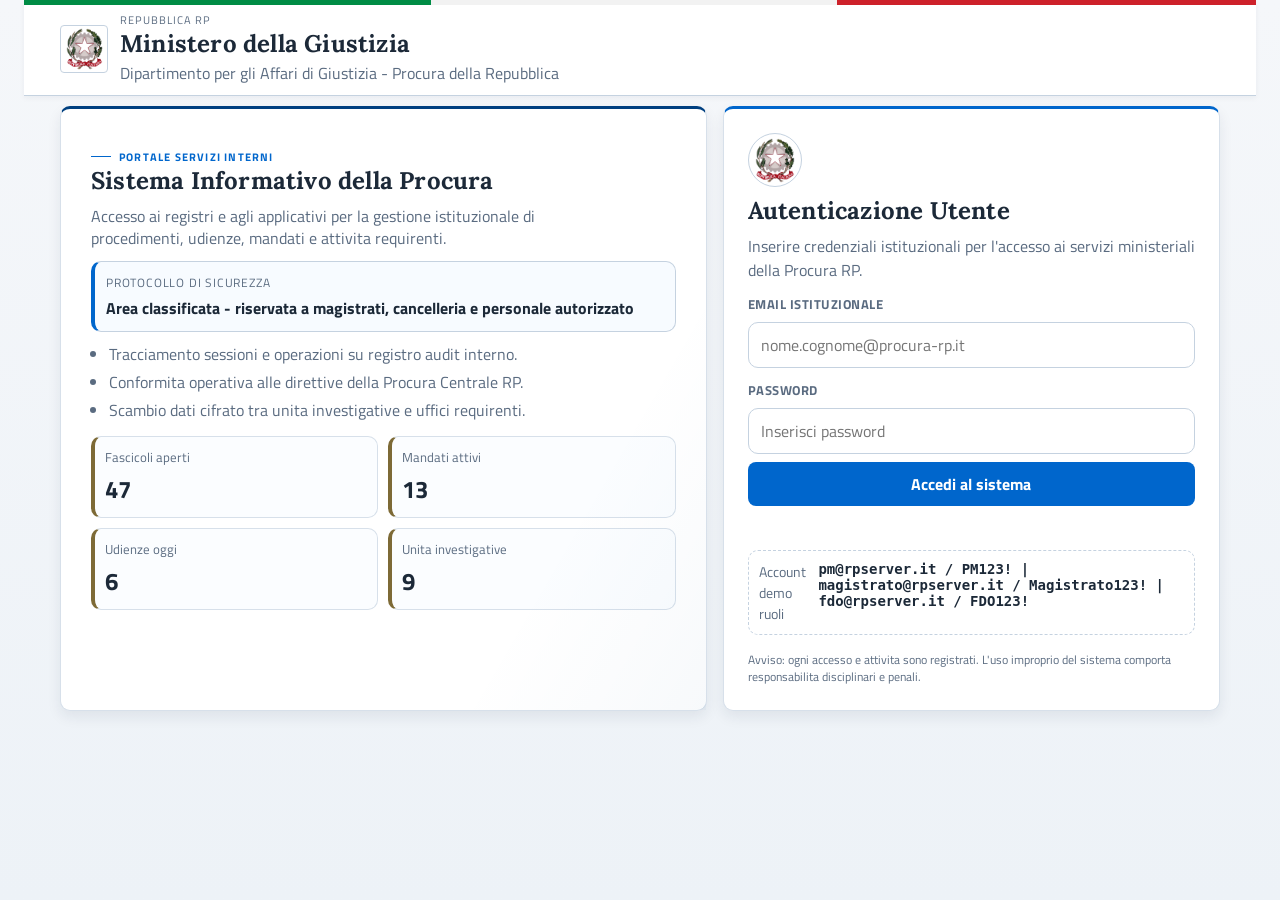
==== dashboard.html @ 19356b49 "v1" ====
﻿<!DOCTYPE html>
<html lang="it">
<head>
  <meta charset="UTF-8">
  <meta name="viewport" content="width=device-width, initial-scale=1.0">
  <title>Procura RP | Dashboard Operativa</title>
  <link rel="stylesheet" href="css/style.css">
</head>
<body class="dashboard-page" data-page="dashboard">
  <div class="dashboard-shell">
    <aside class="sidebar">
      <div class="sidebar-head">
        <div class="crest">PR</div>
        <div>
          <h2>Procura RP</h2>
          <p>Centro fascicoli</p>
        </div>
      </div>

      <nav>
        <ul>
          <li><a href="dashboard.html" data-nav="dashboard">Dashboard</a></li>
          <li><a href="fascicoli.html" data-nav="fascicoli">Fascicoli</a></li>
          <li><a href="mandati.html" data-nav="mandati">Mandati</a></li>
          <li><a href="sentenze.html" data-nav="sentenze">Sentenze</a></li>
          <li><a href="udienze.html" data-nav="udienze">Udienze</a></li>
          <li><a href="persone.html" data-nav="persone">Anagrafe giudiziaria</a></li>
          <li><a href="reparti.html" data-nav="reparti">Reparti investigativi</a></li>
        </ul>
      </nav>

      <button class="logout-btn" type="button" onclick="logout()">Disconnetti</button>
    </aside>

    <main class="main">
      <header class="topbar">
        <div>
          <p class="eyebrow">Cruscotto operativo</p>
          <h1>Procura della Repubblica RP</h1>
          <p class="topbar-meta">Ultimo aggiornamento <span id="last-update">-</span></p>
        </div>
        <div class="topbar-actions">
          <input id="quick-search" type="search" placeholder="Cerca fascicolo, PM o reato...">
          <button class="ghost-btn" type="button" id="refresh-btn">Aggiorna</button>
        </div>
      </header>

      <section class="kpi-grid" id="kpi-grid"></section>

      <section class="layout-grid">
        <article class="panel panel-large">
          <div class="panel-head">
            <h2>Registro fascicoli</h2>
            <select id="case-filter" aria-label="Filtra fascicoli">
              <option value="all">Tutti gli stati</option>
              <option value="open">Aperto</option>
              <option value="inquiry">Indagine</option>
              <option value="urgent">Urgente</option>
              <option value="closed">Chiuso</option>
            </select>
          </div>

          <table>
            <thead>
              <tr>
                <th>ID</th>
                <th>Reato principale</th>
                <th>Stato</th>
                <th>PM assegnato</th>
                <th>Priorita</th>
              </tr>
            </thead>
            <tbody id="cases-body"></tbody>
          </table>
          <a class="inline-link" href="fascicoli.html">Gestisci tutti i fascicoli</a>
        </article>

        <article class="panel">
          <h2>Sintesi operativa</h2>
          <ul class="timeline" id="dashboard-summary"></ul>
        </article>

        <article class="panel">
          <h2>Attivita recenti</h2>
          <ul class="activity-list" id="activity-list"></ul>
        </article>

        <article class="panel">
          <h2>Documenti prioritari</h2>
          <div class="doc-item">
            <p>Richiesta proroga intercettazioni</p>
            <span>Scadenza: oggi 19:00</span>
          </div>
          <div class="doc-item">
            <p>Memoria difensiva proc. #897</p>
            <span>Scadenza: domani 10:00</span>
          </div>
          <div class="doc-item">
            <p>Verbale perquisizione unita nord</p>
            <span>Scadenza: 16/02 ore 12:00</span>
          </div>
        </article>

        <article class="panel panel-wide">
          <h2>Accesso rapido gestione</h2>
          <div class="unit-grid">
            <div><p>Archivio fascicoli</p><strong><a class="inline-link" href="fascicoli.html">Apri gestione</a></strong></div>
            <div><p>Archivio mandati</p><strong><a class="inline-link" href="mandati.html">Apri gestione</a></strong></div>
            <div><p>Registro sentenze</p><strong><a class="inline-link" href="sentenze.html">Apri gestione</a></strong></div>
            <div><p>Reparti investigativi</p><strong><a class="inline-link" href="reparti.html">Apri gestione</a></strong></div>
          </div>
        </article>
      </section>
    </main>
  </div>

  <script src="js/app.js"></script>
</body>
</html>
---- css/style.css ----
﻿@import url("https://fonts.googleapis.com/css2?family=Lora:wght@500;700&family=Titillium+Web:wght@400;600;700&display=swap");

:root {
  --bg: #f5f7fa;
  --bg-deep: #edf2f7;
  --surface: #ffffff;
  --surface-soft: #f7f9fc;
  --ink: #1c2938;
  --ink-soft: #5a6b80;
  --line: #d7e0ea;
  --line-strong: #c5d2e0;
  --nav: #004080;
  --nav-soft: #0066cc;
  --gold: #7d6a36;
  --gold-soft: #9d8850;
  --ok: #2f7d47;
  --warn: #a65a1f;
  --danger: #8b2d2d;
  --info: #285f99;
  --violet: #5a4e8f;
  --shadow: 0 6px 14px rgba(22, 43, 68, 0.08);
  --radius: 10px;
}

* {
  box-sizing: border-box;
}

body {
  margin: 0;
  font-family: "Titillium Web", sans-serif;
  color: var(--ink);
  background: linear-gradient(180deg, var(--bg) 0%, var(--bg-deep) 100%);
}

h1,
h2,
h3 {
  margin: 0;
  font-family: "Lora", serif;
  letter-spacing: 0.2px;
}

p {
  margin: 0;
}

input,
select,
button {
  font: inherit;
}

input,
select {
  width: 100%;
  border: 1px solid var(--line-strong);
  border-radius: 10px;
  padding: 10px 12px;
  background: #fff;
  color: var(--ink);
}

input:focus,
select:focus {
  outline: 2px solid rgba(0, 75, 141, 0.2);
  border-color: var(--nav-soft);
}

button {
  border: 0;
  border-radius: 8px;
  background: var(--nav-soft);
  color: #fff;
  padding: 10px 15px;
  font-weight: 700;
  cursor: pointer;
}

button:hover {
  filter: brightness(0.98);
}

label {
  margin-top: 4px;
  font-weight: 700;
  font-size: 13px;
  text-transform: uppercase;
  letter-spacing: 0.5px;
  color: var(--ink-soft);
}

.eyebrow {
  display: inline-flex;
  align-items: center;
  gap: 8px;
  font-size: 11px;
  text-transform: uppercase;
  letter-spacing: 1.2px;
  color: var(--nav-soft);
  font-weight: 700;
}

.eyebrow::before {
  content: "";
  width: 20px;
  height: 1px;
  background: currentColor;
}

.login-page,
.logout-page {
  min-height: 100vh;
  padding: 0 24px 24px;
}

.ministerial-header {
  position: relative;
  background: #fff;
  border-bottom: 1px solid var(--line-strong);
  box-shadow: 0 2px 6px rgba(17, 36, 60, 0.05);
}

.ministerial-header::before {
  content: "";
  position: absolute;
  top: 0;
  left: 0;
  right: 0;
  height: 5px;
  background: linear-gradient(90deg, #008c45 0 33%, #f2f2f2 33% 66%, #cd212a 66% 100%);
}

.ministerial-inner {
  width: min(1160px, 100%);
  margin: 0 auto;
  padding: 12px 0 10px;
  display: flex;
  align-items: center;
  gap: 12px;
}

.ministerial-mark {
  width: 48px;
  height: 48px;
  border-radius: 4px;
  display: inline-grid;
  place-items: center;
  background: #fff url("../download.png") center center / 80% auto no-repeat;
  color: transparent;
  font-family: "Lora", serif;
  font-weight: 700;
  border: 1px solid var(--line-strong);
}

.ministerial-kicker {
  font-size: 11px;
  letter-spacing: 1px;
  text-transform: uppercase;
  color: var(--ink-soft);
}

.ministerial-subtitle {
  margin-top: 2px;
  color: var(--ink-soft);
}

.login-shell {
  width: min(1160px, 100%);
  margin: 10px auto 0;
  display: grid;
  grid-template-columns: 1.3fr 1fr;
  gap: 16px;
}

.login-brand-panel,
.login-card,
.logout-card {
  border-radius: var(--radius);
  background: var(--surface);
  border: 1px solid var(--line);
  box-shadow: var(--shadow);
}

.login-brand-panel {
  padding: 30px;
  position: relative;
  border-top: 3px solid var(--nav);
}

.login-brand-panel::after {
  content: "";
  position: absolute;
  inset: 0;
  background: linear-gradient(120deg, transparent 0 75%, rgba(0, 75, 141, 0.03) 100%);
  pointer-events: none;
}

.lead {
  margin-top: 9px;
  max-width: 58ch;
  color: var(--ink-soft);
  line-height: 1.4;
}

.protocol-banner {
  margin-top: 12px;
  border: 1px solid var(--line-strong);
  border-left: 4px solid var(--nav-soft);
  border-radius: 10px;
  padding: 11px;
  background: #f7fbff;
}

.protocol-banner p {
  font-size: 12px;
  text-transform: uppercase;
  letter-spacing: 0.8px;
  color: var(--ink-soft);
}

.protocol-banner strong {
  display: block;
  margin-top: 4px;
}

.protocol-list {
  margin: 10px 0 0;
  padding-left: 18px;
  color: var(--ink-soft);
  display: grid;
  gap: 4px;
}

.status-grid {
  margin-top: 14px;
  display: grid;
  grid-template-columns: repeat(2, minmax(0, 1fr));
  gap: 10px;
}

.status-grid article {
  border: 1px solid var(--line);
  border-left: 4px solid var(--gold);
  border-radius: 10px;
  padding: 10px;
  background: #fbfdff;
}

.status-label {
  display: block;
  color: var(--ink-soft);
  font-size: 13px;
}

.status-grid strong {
  display: block;
  margin-top: 4px;
  font-size: 24px;
}

.login-card {
  padding: 24px;
  display: flex;
  flex-direction: column;
  gap: 8px;
  border-top: 3px solid var(--nav-soft);
}

.crest {
  width: 54px;
  height: 54px;
  border-radius: 50%;
  display: inline-grid;
  place-items: center;
  background: #fff url("../download.png") center center / 76% auto no-repeat;
  color: transparent;
  font-family: "Lora", serif;
  font-size: 20px;
  border: 1px solid var(--line-strong);
}

.login-card > p {
  color: var(--ink-soft);
}

.error {
  min-height: 20px;
  color: var(--danger);
  font-weight: 700;
}

.success-message {
  min-height: 18px;
  margin-top: 10px;
  color: var(--ok);
  font-weight: 700;
}

.credentials-note {
  margin-top: 8px;
  border: 1px dashed var(--line-strong);
  border-radius: 10px;
  padding: 10px;
  display: flex;
  justify-content: space-between;
  gap: 8px;
  color: var(--ink-soft);
  font-size: 14px;
}

.credentials-note code {
  color: var(--ink);
  font-weight: 700;
  white-space: normal;
  word-break: break-word;
}

.login-legal {
  margin-top: 8px;
  font-size: 12px;
  color: var(--ink-soft);
  line-height: 1.45;
}

.logout-page {
  display: grid;
  place-items: center;
}

.logout-card {
  width: min(560px, 100%);
  padding: 32px;
  text-align: center;
  border-top: 4px solid var(--nav);
}

.logout-card p {
  margin-top: 10px;
  color: var(--ink-soft);
}

.logout-actions {
  margin-top: 18px;
  display: flex;
  gap: 10px;
  justify-content: center;
}

.secondary-btn {
  background: linear-gradient(145deg, #596d84, #445b74);
}

.dashboard-page {
  min-height: 100vh;
  color: #0059b3;
}

.dashboard-page::before {
  content: "";
  position: fixed;
  top: 0;
  left: 0;
  right: 0;
  height: 4px;
  z-index: 35;
  background: linear-gradient(90deg, #008c45 0 33%, #f2f2f2 33% 66%, #cd212a 66% 100%);
}

.institutional-header {
  border-bottom: 1px solid #c4d3e2;
  background: #fff;
}

.gov-topline {
  background: #0059b3;
  color: #fff;
  font-weight: 700;
  font-size: 14px;
  padding: 8px 22px;
}

.gov-mainline {
  background: #0066cc;
  color: #fff;
}

.gov-mainline-inner {
  display: flex;
  justify-content: space-between;
  align-items: center;
  gap: 16px;
  padding: 14px 22px;
}

.gov-brand {
  display: flex;
  align-items: center;
  gap: 12px;
}

.gov-brand h2 {
  font-family: "Titillium Web", sans-serif;
  font-size: 38px;
  font-weight: 700;
  letter-spacing: 0;
  color: #fff;
}

.gov-search input {
  min-width: 280px;
  border: 0;
}

.gov-navline {
  background: #003b79;
  color: #fff;
  display: flex;
  gap: 10px;
  padding: 10px 22px;
  font-weight: 600;
}

.dashboard-shell {
  display: grid;
  grid-template-columns: 290px 1fr;
  min-height: 100vh;
}

.sidebar {
  background: linear-gradient(180deg, var(--nav) 0%, #00376d 100%);
  color: #0055cc;
  padding: 22px 16px;
  display: flex;
  flex-direction: column;
  gap: 18px;
  border-right: 1px solid rgba(255, 255, 255, 0.18);
}

.sidebar-head {
  display: flex;
  gap: 12px;
  align-items: center;
  color:#fff;
}

.sidebar-head p {
  color: #b8c9db;
}

.sidebar ul {
  margin: 0;
  padding: 0;
  list-style: none;
  display: grid;
  gap: 6px;
}

.sidebar a {
  display: block;
  border-radius: 6px;
  padding: 10px 11px;
  color: #e1ebf6;
  text-decoration: none;
  font-weight: 600;
  border: 1px solid transparent;
}

.sidebar a:hover,
.sidebar a.active {
  background: rgba(255, 255, 255, 0.2);
  border-color: rgba(255, 255, 255, 0.25);
}

.logout-btn {
  margin-top: 8px;
  width: 100%;
  background: #7f2f2f;
}

.session-panel {
  margin-top: 10px;
  border: 1px solid rgba(255, 255, 255, 0.2);
  border-radius: 8px;
  padding: 10px;
  background: rgba(255, 255, 255, 0.1);
}

.session-kicker {
  font-size: 11px;
  text-transform: uppercase;
  letter-spacing: 0.8px;
  color: #c5d5e7;
}

.session-panel strong {
  display: block;
  margin-top: 4px;
  color: #ffffff;
}

.session-panel span {
  display: block;
  margin-top: 3px;
  color: #d3e0ef;
  font-size: 13px;
}

.session-mail {
  opacity: 0.95;
}

.session-role-chip {
  margin-top: 8px;
  display: inline-block;
  width: fit-content;
  border-radius: 999px;
  padding: 3px 10px;
  font-size: 12px;
  font-weight: 700;
  border: 1px solid transparent;
}

.main {
  padding: 22px;
}

.topbar,
.panel {
  border: 1px solid var(--line);
  background: var(--surface);
  border-radius: var(--radius);
  box-shadow: var(--shadow);
}

.topbar {
  padding: 16px;
  display: flex;
  justify-content: space-between;
  align-items: center;
  gap: 14px;
  border-top: 3px solid var(--nav-soft);
}

.topbar-meta {
  margin-top: 4px;
  color: var(--ink-soft);
}

.welcome-note {
  margin-top: 4px;
  color: var(--nav-soft);
  font-weight: 600;
  font-size: 14px;
}

.welcome-note strong {
  color: var(--ink);
}

.welcome-role {
  border-radius: 999px;
  padding: 2px 8px;
  font-weight: 700;
  font-size: 12px;
  border: 1px solid transparent;
}

.role-pm {
  background: rgba(40, 95, 153, 0.18);
  color: #1b4f84;
  border-color: rgba(40, 95, 153, 0.35);
}

.role-magistrato {
  background: rgba(125, 106, 54, 0.2);
  color: #6f5d2f;
  border-color: rgba(125, 106, 54, 0.35);
}

.role-fdo {
  background: rgba(47, 125, 71, 0.18);
  color: #296b3f;
  border-color: rgba(47, 125, 71, 0.35);
}

.confirm-overlay {
  position: fixed;
  inset: 0;
  background: rgba(14, 28, 45, 0.46);
  backdrop-filter: blur(2px);
  display: none;
  align-items: center;
  justify-content: center;
  z-index: 9999;
  padding: 16px;
}

.confirm-overlay.open {
  display: flex;
}

.confirm-dialog {
  width: min(460px, 100%);
  background: #fff;
  border: 1px solid var(--line-strong);
  border-radius: 10px;
  box-shadow: 0 14px 28px rgba(14, 28, 45, 0.18);
  padding: 18px;
  border-top: 3px solid var(--nav-soft);
}

.confirm-kicker {
  font-size: 11px;
  text-transform: uppercase;
  letter-spacing: 0.9px;
  color: var(--ink-soft);
  font-weight: 700;
}

.confirm-dialog h3 {
  margin-top: 4px;
}

.confirm-dialog p {
  margin-top: 10px;
  color: var(--ink-soft);
}

.confirm-actions {
  margin-top: 14px;
  display: flex;
  justify-content: flex-end;
  gap: 8px;
}

.topbar-actions {
  display: flex;
  gap: 8px;
  min-width: 310px;
}

.ghost-btn {
  background: #355f8b;
}

.kpi-grid {
  margin-top: 16px;
  display: grid;
  grid-template-columns: repeat(4, minmax(0, 1fr));
  gap: 12px;
}

.kpi-card {
  border: 1px solid var(--line);
  border-top: 3px solid #2f67a2;
  border-radius: 8px;
  padding: 14px;
  box-shadow: none;
}

.kpi-card p {
  color: var(--ink-soft);
}

.kpi-card h3 {
  margin-top: 5px;
  font-size: 29px;
}

.kpi-card span {
  color: var(--gold);
  font-weight: 700;
  font-size: 13px;
}

.layout-grid {
  margin-top: 12px;
  display: grid;
  grid-template-columns: repeat(3, minmax(0, 1fr));
  gap: 12px;
}

.form-layout {
  align-items: start;
}

.form-grid {
  display: grid;
  gap: 8px;
}

.panel {
  padding: 14px;
  box-shadow: none;
}

.panel h2 {
  font-size: 19px;
}

.panel-large {
  grid-column: span 2;
}

.panel-wide {
  grid-column: span 3;
}

.panel-head {
  display: flex;
  justify-content: space-between;
  align-items: center;
  gap: 9px;
  margin-bottom: 8px;
}

table {
  width: 100%;
  border-collapse: collapse;
  margin-top: 6px;
  background: #fff;
}

th,
td {
  text-align: left;
  padding: 10px;
  border-bottom: 1px solid var(--line);
}

th {
  color: var(--ink-soft);
  font-weight: 700;
  font-size: 12px;
  text-transform: uppercase;
  letter-spacing: 0.5px;
  background: #f3f7fb;
}

tbody tr:nth-child(even) {
  background: #fbfdff;
}

.badge {
  display: inline-block;
  padding: 4px 8px;
  border-radius: 99px;
  color: #fff;
  font-size: 12px;
  font-weight: 700;
}

.badge.open,
.badge.issued {
  background: var(--info);
}

.badge.closed,
.badge.final,
.badge.operational {
  background: var(--ok);
}

.badge.inquiry,
.badge.pending,
.badge.understaffed {
  background: var(--warn);
}

.badge.urgent,
.badge.active,
.badge.suspended {
  background: var(--danger);
}

.badge.appeal {
  background: var(--violet);
}

.inline-link {
  display: inline-block;
  margin-top: 12px;
  color: var(--nav-soft);
  font-weight: 700;
  text-decoration: none;
}

.inline-link:hover {
  color: var(--gold);
}

.action-btn {
  border-radius: 6px;
  padding: 6px 9px;
  font-size: 12px;
  margin-right: 6px;
}

.read-only-tag {
  display: inline-block;
  font-size: 12px;
  font-weight: 700;
  color: var(--ink-soft);
  background: #edf2f7;
  border: 1px solid var(--line-strong);
  border-radius: 8px;
  padding: 4px 8px;
}

.delete-btn {
  background: #7d2d2d;
}

.edit-btn {
  background: #2f639c;
}

.timeline,
.activity-list {
  margin: 10px 0 0;
  padding: 0;
  list-style: none;
  display: grid;
  gap: 8px;
}

.timeline li,
.activity-list li,
.doc-item {
  border: 1px solid var(--line);
  border-left: 3px solid var(--gold);
  border-radius: 10px;
  padding: 10px;
  background: var(--surface-soft);
}

.timeline p {
  color: var(--nav-soft);
  font-weight: 700;
  font-size: 13px;
}

.timeline strong {
  display: block;
  margin-top: 4px;
}

.timeline span,
.doc-item span {
  color: var(--ink-soft);
  font-size: 14px;
}

.activity-list strong,
.doc-item p {
  color: var(--nav-soft);
  font-weight: 700;
}

.doc-item + .doc-item {
  margin-top: 8px;
}

.unit-grid {
  margin-top: 10px;
  display: grid;
  grid-template-columns: repeat(4, minmax(0, 1fr));
  gap: 10px;
}

.unit-grid div {
  border: 1px solid var(--line);
  border-radius: 10px;
  padding: 11px;
  background: var(--surface-soft);
}

.unit-grid p {
  color: var(--ink-soft);
}

.unit-grid strong {
  display: block;
  margin-top: 4px;
}

.hidden-row {
  display: none;
}

@media (max-width: 1180px) {
  .gov-mainline-inner {
    flex-direction: column;
    align-items: stretch;
  }

  .gov-brand h2 {
    font-size: 28px;
  }

  .gov-search input {
    min-width: 0;
  }

  .gov-navline {
    flex-wrap: wrap;
    gap: 12px;
  }

  .dashboard-shell {
    grid-template-columns: 1fr;
  }

  .sidebar {
    padding: 14px;
  }

  .sidebar ul {
    grid-template-columns: repeat(2, minmax(0, 1fr));
  }

  .kpi-grid {
    grid-template-columns: repeat(2, minmax(0, 1fr));
  }

  .layout-grid {
    grid-template-columns: 1fr;
  }

  .panel-large,
  .panel-wide {
    grid-column: span 1;
  }

  .unit-grid {
    grid-template-columns: repeat(2, minmax(0, 1fr));
  }
}

@media (min-width: 900px) and (max-height: 860px) {
  .ministerial-inner {
    padding: 8px 0 7px;
  }

  .login-shell {
    margin-top: 8px;
  }

  .login-brand-panel {
    padding: 24px;
  }

  .login-card {
    padding: 20px;
  }

  .status-grid strong {
    font-size: 21px;
  }
}

@media (max-width: 760px) {
  .gov-topline,
  .gov-mainline-inner,
  .gov-navline {
    padding-left: 12px;
    padding-right: 12px;
  }

  .gov-brand h2 {
    font-size: 24px;
  }
  .ministerial-inner {
    padding: 14px 12px 12px;
  }

  .login-shell {
    grid-template-columns: 1fr;
    margin-top: 12px;
  }

  .login-brand-panel,
  .login-card,
  .logout-card,
  .main {
    padding: 14px;
  }

  .status-grid,
  .kpi-grid,
  .unit-grid,
  .sidebar ul {
    grid-template-columns: 1fr;
  }

  .topbar {
    flex-direction: column;
    align-items: stretch;
  }

  .topbar-actions {
    min-width: 0;
    flex-direction: column;
  }

  table {
    display: block;
    overflow-x: auto;
    white-space: nowrap;
  }

  th,
  td {
    padding: 8px;
    font-size: 13px;
  }

  .logout-actions {
    flex-direction: column;
  }
}
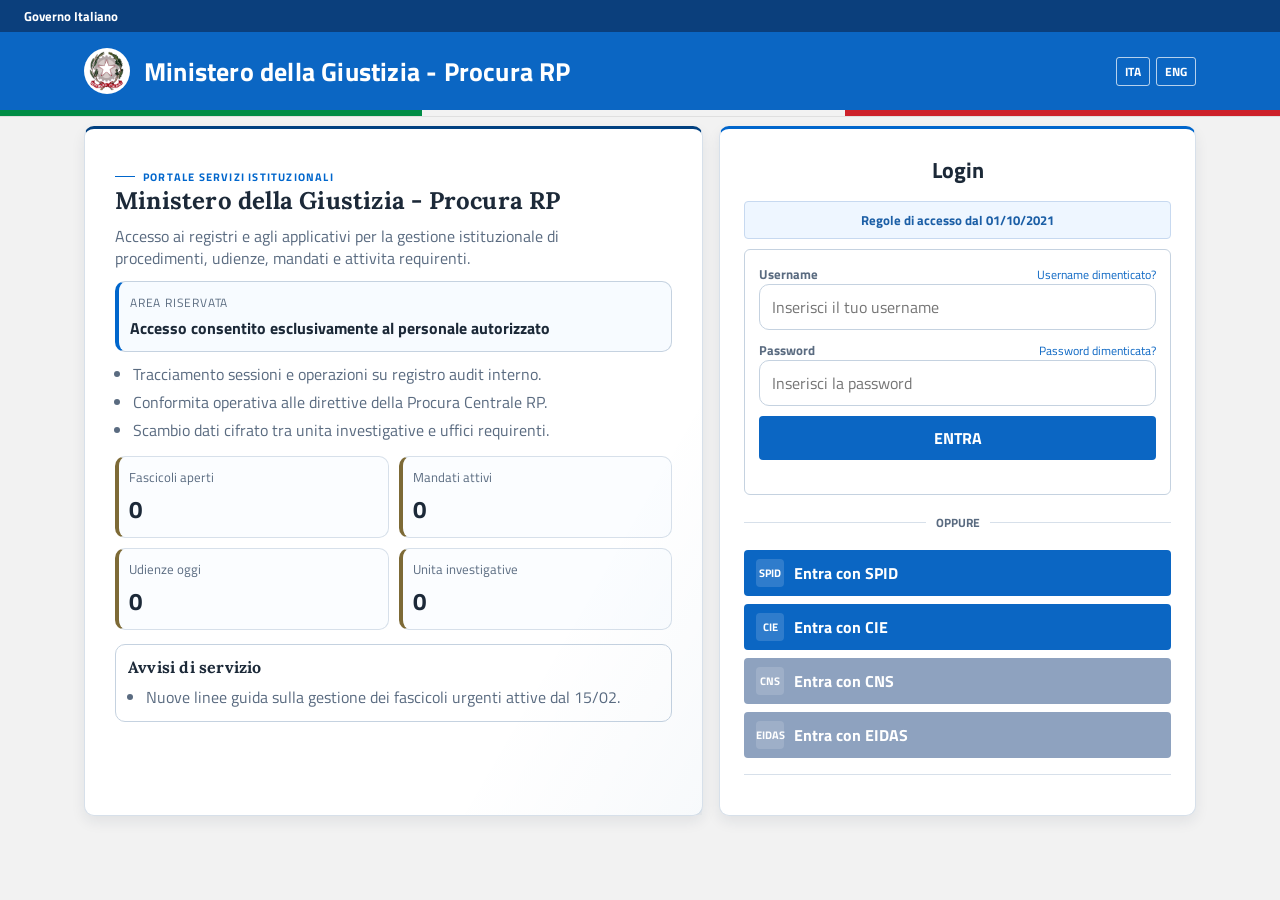
==== commit 51e8407d: "ccc" ====
--- a/dashboard.html
+++ b/dashboard.html
@@ -76,7 +76,10 @@
         </article>
 
         <article class="panel">
-          <h2>Sintesi operativa</h2>
+          <div class="panel-head">
+            <h2>Sintesi operativa</h2>
+            <button type="button" class="ghost-btn clear-summary-btn" id="clear-summary-btn">Svuota sintesi</button>
+          </div>
           <ul class="timeline" id="dashboard-summary"></ul>
         </article>
 
--- a/css/style.css
+++ b/css/style.css
@@ -111,58 +111,81 @@
 .login-page,
 .logout-page {
   min-height: 100vh;
-  padding: 0 24px 24px;
-}
-
-.ministerial-header {
+  padding: 0 0 24px;
+}
+
+.login-page {
+  background: #f2f2f2;
+}
+
+.logout-page {
+  background: #f2f2f2;
+}
+
+.gov-header {
+  box-shadow: 0 1px 0 rgba(0, 0, 0, 0.08);
+}
+
+.gov-topbar {
+  background: #0b3f7c;
+  color: #fff;
+  font-weight: 700;
+  padding: 6px 24px;
+  font-size: 13px;
+}
+
+.gov-brandbar {
+  background: #0b66c3;
+  color: #fff;
   position: relative;
-  background: #fff;
-  border-bottom: 1px solid var(--line-strong);
-  box-shadow: 0 2px 6px rgba(17, 36, 60, 0.05);
-}
-
-.ministerial-header::before {
+}
+
+.gov-brand-inner {
+  max-width: 1160px;
+  margin: 0 auto;
+  padding: 16px 24px;
+  display: flex;
+  align-items: center;
+  gap: 14px;
+}
+
+.gov-brandbar::after {
   content: "";
-  position: absolute;
-  top: 0;
-  left: 0;
-  right: 0;
-  height: 5px;
+  display: block;
+  height: 6px;
   background: linear-gradient(90deg, #008c45 0 33%, #f2f2f2 33% 66%, #cd212a 66% 100%);
 }
 
-.ministerial-inner {
-  width: min(1160px, 100%);
-  margin: 0 auto;
-  padding: 12px 0 10px;
-  display: flex;
-  align-items: center;
-  gap: 12px;
-}
-
-.ministerial-mark {
-  width: 48px;
-  height: 48px;
-  border-radius: 4px;
-  display: inline-grid;
-  place-items: center;
+.gov-logo {
+  width: 46px;
+  height: 46px;
+  border-radius: 50%;
   background: #fff url("../download.png") center center / 80% auto no-repeat;
-  color: transparent;
-  font-family: "Lora", serif;
-  font-weight: 700;
-  border: 1px solid var(--line-strong);
-}
-
-.ministerial-kicker {
-  font-size: 11px;
-  letter-spacing: 1px;
-  text-transform: uppercase;
-  color: var(--ink-soft);
-}
-
-.ministerial-subtitle {
-  margin-top: 2px;
-  color: var(--ink-soft);
+  border: 1px solid rgba(255, 255, 255, 0.5);
+}
+
+.gov-brand-inner h2 {
+  font-family: "Titillium Web", sans-serif;
+  font-size: 26px;
+  font-weight: 700;
+  letter-spacing: 0.2px;
+  margin: 0;
+}
+
+.lang-switch {
+  margin-left: auto;
+  display: inline-flex;
+  gap: 6px;
+}
+
+.lang-switch button {
+  background: transparent;
+  color: #fff;
+  border: 1px solid rgba(255, 255, 255, 0.7);
+  padding: 4px 8px;
+  border-radius: 3px;
+  font-size: 12px;
+  font-weight: 700;
 }
 
 .login-shell {
@@ -171,6 +194,7 @@
   display: grid;
   grid-template-columns: 1.3fr 1fr;
   gap: 16px;
+  padding: 0 24px;
 }
 
 .login-brand-panel,
@@ -280,8 +304,253 @@
   border: 1px solid var(--line-strong);
 }
 
-.login-card > p {
-  color: var(--ink-soft);
+.ministero-login {
+  align-self: start;
+}
+
+.login-title {
+  text-align: center;
+  font-size: 22px;
+  font-family: "Titillium Web", sans-serif;
+  letter-spacing: 0;
+}
+
+.access-rules {
+  margin: 6px 0 2px;
+  background: #eef6ff;
+  border: 1px solid #c7d9f0;
+  color: #1c5fa6;
+  padding: 8px 10px;
+  border-radius: 4px;
+  font-weight: 700;
+  text-align: center;
+  font-size: 13px;
+}
+
+.login-box {
+  border: 1px solid var(--line-strong);
+  border-radius: 6px;
+  padding: 14px;
+  background: #fff;
+}
+
+.label-row {
+  display: flex;
+  justify-content: space-between;
+  align-items: baseline;
+  gap: 10px;
+  margin-top: 10px;
+}
+
+.label-row:first-of-type {
+  margin-top: 0;
+}
+
+.label-row label {
+  margin: 0;
+  font-size: 13px;
+  text-transform: none;
+  letter-spacing: 0;
+}
+
+.helper-link {
+  font-size: 12px;
+  color: #0b66c3;
+  text-decoration: none;
+}
+
+.primary-login {
+  width: 100%;
+  margin-top: 10px;
+  background: #0b66c3;
+  border-radius: 4px;
+  font-weight: 700;
+}
+
+.login-divider {
+  display: flex;
+  align-items: center;
+  gap: 10px;
+  margin: 10px 0;
+  color: var(--ink-soft);
+  font-weight: 700;
+}
+
+.login-divider::before,
+.login-divider::after {
+  content: "";
+  height: 1px;
+  flex: 1;
+  background: var(--line);
+}
+
+.login-divider span {
+  font-size: 12px;
+}
+
+.alt-login {
+  display: grid;
+  gap: 8px;
+}
+
+.alt-btn {
+  display: inline-flex;
+  align-items: center;
+  gap: 10px;
+  background: #0b66c3;
+  color: #fff;
+  text-decoration: none;
+  padding: 9px 12px;
+  border-radius: 4px;
+  font-weight: 700;
+  border: 0;
+  cursor: pointer;
+}
+
+.alt-btn.muted {
+  background: #8ea2bf;
+  cursor: not-allowed;
+}
+
+.alt-icon {
+  display: inline-flex;
+  align-items: center;
+  justify-content: center;
+  width: 28px;
+  height: 28px;
+  border-radius: 4px;
+  background: rgba(255, 255, 255, 0.15);
+  font-size: 11px;
+}
+
+.id-access {
+  margin-top: 6px;
+  padding: 10px;
+  border: 1px dashed var(--line-strong);
+  border-radius: 10px;
+  display: grid;
+  gap: 8px;
+  background: #f7fbff;
+}
+
+.id-access p {
+  font-size: 12px;
+  text-transform: uppercase;
+  letter-spacing: 0.8px;
+  color: var(--ink-soft);
+  font-weight: 700;
+}
+
+.id-btn {
+  display: inline-flex;
+  align-items: center;
+  justify-content: center;
+  width: 100%;
+  padding: 10px 12px;
+  border-radius: 8px;
+  font-weight: 700;
+  color: #fff;
+  text-decoration: none;
+}
+
+.spid-btn {
+  background: #005aa9;
+}
+
+.cie-btn {
+  background: #0e6b4c;
+}
+
+.id-note {
+  font-size: 12px;
+  color: var(--ink-soft);
+}
+
+.notice-panel {
+  margin-top: 14px;
+  border: 1px solid var(--line-strong);
+  border-radius: 10px;
+  background: #fff;
+  padding: 12px;
+}
+
+.notice-panel h3 {
+  font-size: 16px;
+  margin-bottom: 8px;
+}
+
+.notice-panel ul {
+  margin: 0;
+  padding-left: 18px;
+  color: var(--ink-soft);
+  display: grid;
+  gap: 6px;
+}
+
+.legal-box {
+  margin-top: 8px;
+  border-top: 1px solid var(--line);
+  padding-top: 8px;
+  display: grid;
+  gap: 4px;
+}
+
+.id-shell {
+  margin-top: 16px;
+}
+
+.id-card {
+  gap: 10px;
+}
+
+.id-provider {
+  display: inline-flex;
+  align-items: center;
+  justify-content: center;
+  width: 68px;
+  height: 38px;
+  border-radius: 999px;
+  font-weight: 700;
+  color: #fff;
+  letter-spacing: 0.6px;
+}
+
+.spid-provider {
+  background: #005aa9;
+}
+
+.cie-provider {
+  background: #0e6b4c;
+}
+
+.idp-grid {
+  display: grid;
+  gap: 8px;
+}
+
+.idp-btn {
+  width: 100%;
+  background: #e9eff6;
+  color: var(--ink);
+  border: 1px solid var(--line-strong);
+  font-weight: 700;
+}
+
+.idp-btn:hover {
+  filter: brightness(0.98);
+}
+
+.idp-btn.selected {
+  border-color: var(--nav-soft);
+  background: #d9e8f8;
+}
+
+.id-credentials {
+  margin-top: 6px;
+  display: grid;
+  gap: 8px;
+  border-top: 1px solid var(--line);
+  padding-top: 10px;
 }
 
 .error {
@@ -326,6 +595,10 @@
 .logout-page {
   display: grid;
   place-items: center;
+}
+
+.logout-page .logout-card {
+  margin: 24px;
 }
 
 .logout-card {
@@ -644,6 +917,10 @@
   background: #355f8b;
 }
 
+.clear-summary-btn {
+  background: #7d2d2d;
+}
+
 .kpi-grid {
   margin-top: 16px;
   display: grid;
@@ -711,6 +988,7 @@
   display: flex;
   justify-content: space-between;
   align-items: center;
+  flex-wrap: wrap;
   gap: 9px;
   margin-bottom: 8px;
 }
@@ -795,6 +1073,7 @@
   padding: 6px 9px;
   font-size: 12px;
   margin-right: 6px;
+  margin-bottom: 4px;
 }
 
 .read-only-tag {
@@ -814,6 +1093,32 @@
 
 .edit-btn {
   background: #2f639c;
+}
+
+.duplicate-btn {
+  background: #355f8b;
+}
+
+.detail-btn {
+  background: #5a6b80;
+}
+
+.export-btn {
+  white-space: nowrap;
+}
+
+.advanced-filter {
+  max-width: 220px;
+}
+
+.case-link {
+  color: var(--nav-soft);
+  font-weight: 700;
+  text-decoration: none;
+}
+
+.case-link:hover {
+  color: var(--gold);
 }
 
 .timeline,
@@ -889,6 +1194,72 @@
   display: none;
 }
 
+.detail-overlay {
+  position: fixed;
+  inset: 0;
+  background: rgba(14, 28, 45, 0.56);
+  backdrop-filter: blur(2px);
+  z-index: 9999;
+  display: none;
+  align-items: center;
+  justify-content: center;
+  padding: 16px;
+}
+
+.detail-overlay.open {
+  display: flex;
+}
+
+.detail-dialog {
+  width: min(760px, 100%);
+  max-height: 84vh;
+  overflow: auto;
+  background: #fff;
+  border: 1px solid var(--line-strong);
+  border-radius: 10px;
+  box-shadow: 0 14px 28px rgba(14, 28, 45, 0.22);
+  padding: 16px;
+}
+
+.detail-head {
+  display: flex;
+  justify-content: space-between;
+  align-items: center;
+  gap: 10px;
+}
+
+.detail-body h4 {
+  margin-top: 12px;
+  margin-bottom: 6px;
+}
+
+.detail-grid {
+  margin-top: 10px;
+  display: grid;
+  grid-template-columns: repeat(2, minmax(0, 1fr));
+  gap: 8px;
+}
+
+.detail-grid article {
+  border: 1px solid var(--line);
+  border-radius: 8px;
+  background: var(--surface-soft);
+  padding: 10px;
+}
+
+.detail-grid p {
+  color: var(--ink-soft);
+  font-size: 13px;
+}
+
+.detail-list {
+  margin: 0;
+  padding-left: 18px;
+  color: var(--ink);
+  display: grid;
+  gap: 4px;
+}
+
 @media (max-width: 1180px) {
   .gov-mainline-inner {
     flex-direction: column;
@@ -939,8 +1310,8 @@
 }
 
 @media (min-width: 900px) and (max-height: 860px) {
-  .ministerial-inner {
-    padding: 8px 0 7px;
+  .gov-brand-inner {
+    padding: 12px 0;
   }
 
   .login-shell {
@@ -971,14 +1342,19 @@
   .gov-brand h2 {
     font-size: 24px;
   }
-  .ministerial-inner {
-    padding: 14px 12px 12px;
+
+  .gov-brand-inner {
+    padding: 12px;
+    flex-direction: column;
+    align-items: flex-start;
+    gap: 8px;
   }
 
   .login-shell {
     grid-template-columns: 1fr;
     margin-top: 12px;
   }
+
 
   .login-brand-panel,
   .login-card,
@@ -1004,6 +1380,10 @@
     flex-direction: column;
   }
 
+  .detail-grid {
+    grid-template-columns: 1fr;
+  }
+
   table {
     display: block;
     overflow-x: auto;
